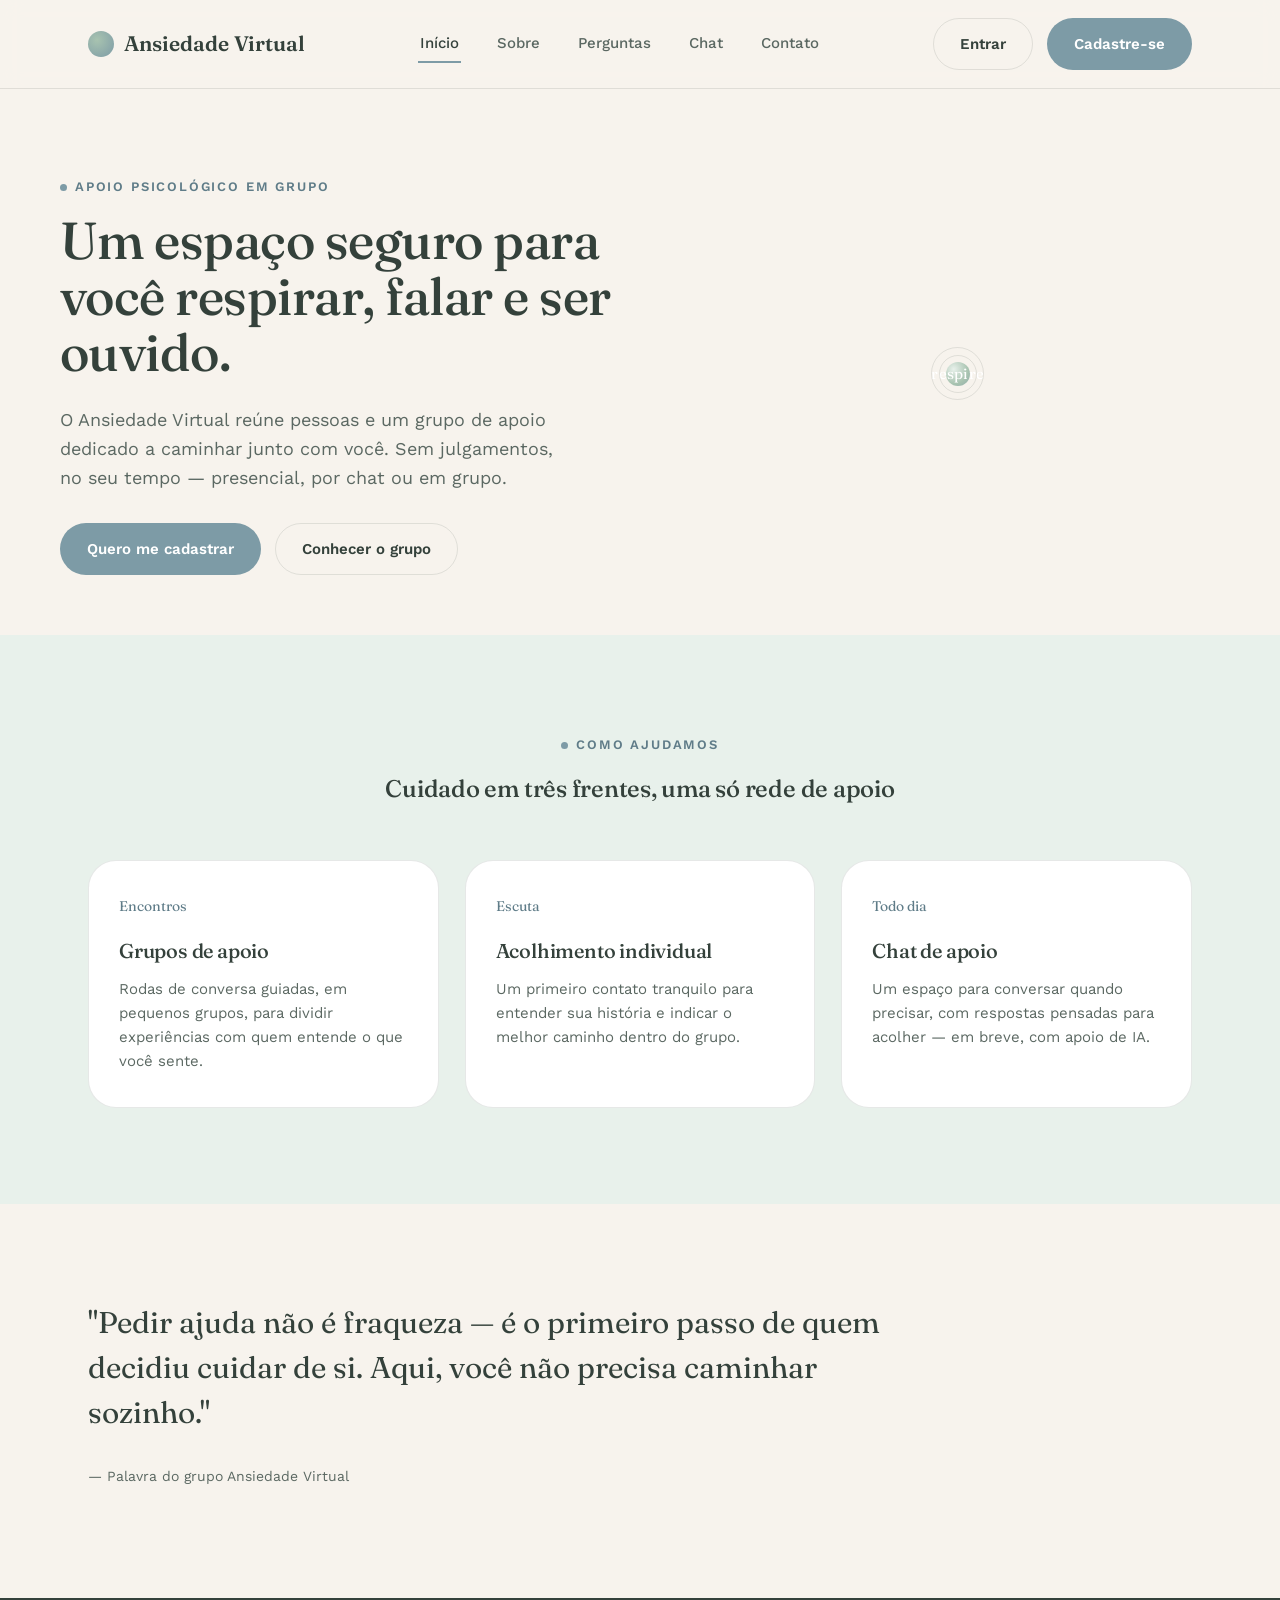
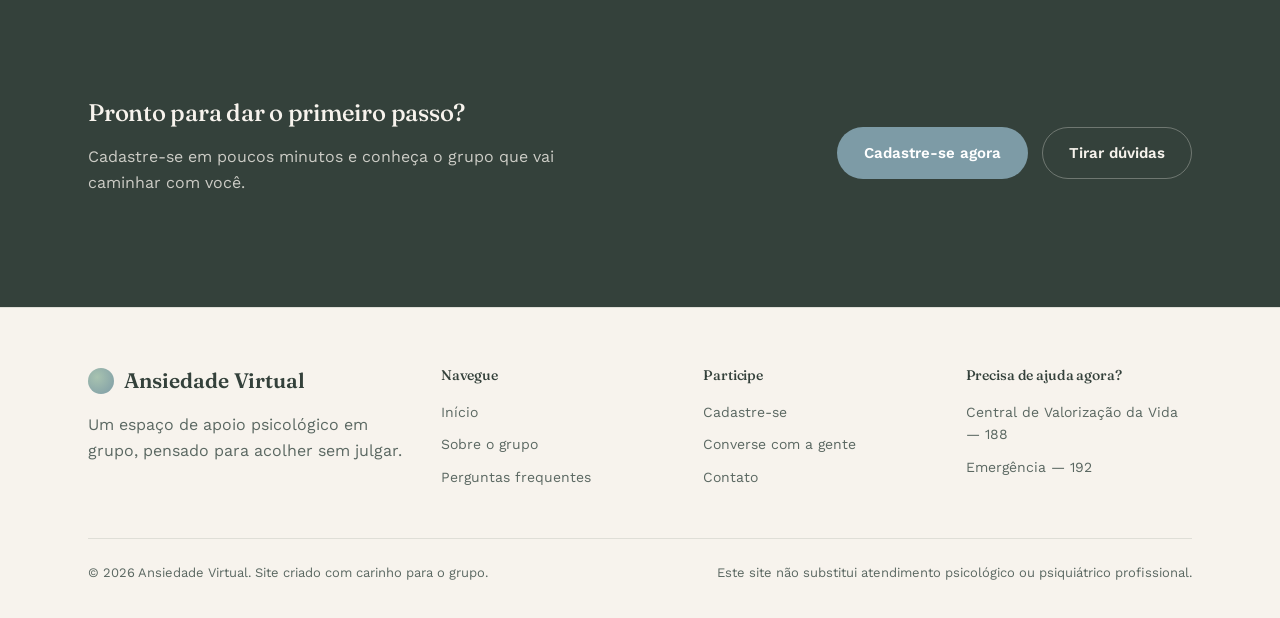
==== index.html @ 53702d47 "Add files via upload" ====
<?php require __DIR__ . '/api/sessao.php'; exigir_login(); ?>
<!DOCTYPE html>
<html lang="pt-BR">
<head>
<meta charset="UTF-8">
<meta name="viewport" content="width=device-width, initial-scale=1.0">
<title>Ansiedade Virtual — apoio psicológico em grupo</title>
<link rel="stylesheet" href="style.css">
</head>
<body>

<header class="site-header">
  <nav class="nav">
    <a href="index.html" class="brand"><span class="brand-mark"></span>Ansiedade Virtual</a>
    <button class="nav-toggle" aria-label="Abrir menu" aria-expanded="false"><span></span></button>
    <div class="nav-links">
      <a href="index.html">Início</a>
      <a href="sobre.html">Sobre</a>
      <a href="perguntas.html">Perguntas</a>
      <a href="chat.html">Chat</a>
      <a href="contato.html">Contato</a>
    </div>
    <div class="nav-actions">
      <a href="cadastro.html" class="btn btn-ghost">Entrar</a>
      <a href="cadastro.html" class="btn btn-primary">Cadastre-se</a>
    </div>
  </nav>
</header>

<main>

  <!-- HERO -->
  <section class="hero container">
    <div>
      <span class="eyebrow">Apoio psicológico em grupo</span>
      <h1>Um espaço seguro para você respirar, falar e ser ouvido.</h1>
      <p class="lede">O Ansiedade Virtual reúne pessoas e um grupo de apoio dedicado a caminhar junto com você. Sem julgamentos, no seu tempo — presencial, por chat ou em grupo.</p>
      <div class="hero-actions">
        <a href="cadastro.html" class="btn btn-primary">Quero me cadastrar</a>
        <a href="sobre.html" class="btn btn-ghost">Conhecer o grupo</a>
      </div>
    </div>
    <div class="breathe-wrap" aria-hidden="true">
      <div class="breathe-ring r1"></div>
      <div class="breathe-ring r2"></div>
      <div class="breathe-core"><span>respire</span></div>
    </div>
  </section>

  <!-- COMO AJUDAMOS -->
  <section class="section-alt">
    <div class="container">
      <div class="section-head center">
        <span class="eyebrow" style="justify-content:center;">Como ajudamos</span>
        <h2>Cuidado em três frentes, uma só rede de apoio</h2>
      </div>
      <div class="grid-3">
        <div class="card">
          <span class="num">Encontros</span>
          <h3>Grupos de apoio</h3>
          <p>Rodas de conversa guiadas, em pequenos grupos, para dividir experiências com quem entende o que você sente.</p>
        </div>
        <div class="card">
          <span class="num">Escuta</span>
          <h3>Acolhimento individual</h3>
          <p>Um primeiro contato tranquilo para entender sua história e indicar o melhor caminho dentro do grupo.</p>
        </div>
        <div class="card">
          <span class="num">Todo dia</span>
          <h3>Chat de apoio</h3>
          <p>Um espaço para conversar quando precisar, com respostas pensadas para acolher — em breve, com apoio de IA.</p>
        </div>
      </div>
    </div>
  </section>

  <!-- CITAÇÃO -->
  <section>
    <div class="container">
      <p class="quote">"Pedir ajuda não é fraqueza — é o primeiro passo de quem decidiu cuidar de si. Aqui, você não precisa caminhar sozinho."</p>
      <p class="quote-attr">— Palavra do grupo Ansiedade Virtual</p>
    </div>
  </section>

  <!-- CTA FINAL -->
  <section class="section-deep">
    <div class="container" style="display:flex; align-items:center; justify-content:space-between; flex-wrap:wrap; gap:24px;">
      <div style="max-width:520px;">
        <h2>Pronto para dar o primeiro passo?</h2>
        <p>Cadastre-se em poucos minutos e conheça o grupo que vai caminhar com você.</p>
      </div>
      <div style="display:flex; gap:14px; flex-wrap:wrap;">
        <a href="cadastro.html" class="btn btn-primary">Cadastre-se agora</a>
        <a href="perguntas.html" class="btn btn-ghost" style="border-color:rgba(247,243,237,0.3); color:var(--beige);">Tirar dúvidas</a>
      </div>
    </div>
  </section>

</main>

<footer>
  <div class="container">
    <div class="footer-grid">
      <div>
        <div class="brand" style="margin-bottom:14px;"><span class="brand-mark"></span>Ansiedade Virtual</div>
        <p style="max-width:32ch;">Um espaço de apoio psicológico em grupo, pensado para acolher sem julgar.</p>
      </div>
      <div>
        <h4>Navegue</h4>
        <a href="index.html">Início</a>
        <a href="sobre.html">Sobre o grupo</a>
        <a href="perguntas.html">Perguntas frequentes</a>
      </div>
      <div>
        <h4>Participe</h4>
        <a href="cadastro.html">Cadastre-se</a>
        <a href="chat.html">Converse com a gente</a>
        <a href="contato.html">Contato</a>
      </div>
      <div>
        <h4>Precisa de ajuda agora?</h4>
        <a href="contato.html">Central de Valorização da Vida — 188</a>
        <a href="contato.html">Emergência — 192</a>
      </div>
    </div>
    <div class="footer-bottom">
      <span>© 2026 Ansiedade Virtual. Site criado com carinho para o grupo.</span>
      <span>Este site não substitui atendimento psicológico ou psiquiátrico profissional.</span>
    </div>
  </div>
</footer>

<script src="auth.js"></script>
<script src="script.js"></script>
</body>
</html>
---- style.css ----
/* =========================================================
   Acolher — folha de estilos compartilhada
   Paleta: Calma e Acolhedora
   ========================================================= */

@import url('https://fonts.googleapis.com/css2?family=Fraunces:opsz,wght@9..144,300;9..144,400;9..144,500;9..144,600&family=Work+Sans:wght@300;400;500;600;700&display=swap');

:root{
  /* paleta da marca */
  --sage:        #A8C3B0;
  --sage-light:  #E8F1EB;
  --beige:       #F7F3ED;
  --blue-gray:   #7D9BA6;
  --text:        #34413B;

  /* derivados */
  --sage-deep:   #7E9C89;
  --blue-deep:   #5F7C88;
  --white:       #FFFFFF;
  --text-soft:   #5B6862;
  --line:        rgba(52,65,59,0.12);
  --shadow:      0 20px 45px -25px rgba(52,65,59,0.35);

  --font-display: 'Fraunces', 'Iowan Old Style', serif;
  --font-body:    'Work Sans', -apple-system, BlinkMacSystemFont, sans-serif;

  --radius-lg: 28px;
  --radius-md: 16px;
  --radius-sm: 10px;
}

*, *::before, *::after{ box-sizing:border-box; }
html{ scroll-behavior:smooth; }
body{
  margin:0;
  background:var(--beige);
  color:var(--text);
  font-family:var(--font-body);
  font-weight:400;
  line-height:1.6;
  -webkit-font-smoothing:antialiased;
}
img{ max-width:100%; display:block; }
a{ color:inherit; text-decoration:none; }
ul{ margin:0; padding:0; list-style:none; }
h1,h2,h3,h4{
  font-family:var(--font-display);
  font-weight:500;
  margin:0 0 0.5em;
  color:var(--text);
  letter-spacing:-0.01em;
}
p{ margin:0 0 1em; color:var(--text-soft); }
.container{
  width:100%;
  max-width:1160px;
  margin:0 auto;
  padding:0 28px;
}
section{ padding:96px 0; }
.eyebrow{
  display:inline-flex;
  align-items:center;
  gap:8px;
  font-size:13px;
  letter-spacing:0.14em;
  text-transform:uppercase;
  color:var(--blue-deep);
  font-weight:600;
  margin-bottom:14px;
}
.eyebrow::before{
  content:"";
  width:7px; height:7px;
  border-radius:50%;
  background:var(--blue-gray);
  display:inline-block;
}

/* focus visibility */
a:focus-visible, button:focus-visible, input:focus-visible, textarea:focus-visible, select:focus-visible{
  outline:2px solid var(--blue-gray);
  outline-offset:3px;
}
@media (prefers-reduced-motion: reduce){
  *{ animation-duration:0.001ms !important; animation-iteration-count:1 !important; transition-duration:0.001ms !important; scroll-behavior:auto !important; }
}

/* =========== Header / navegação =========== */
.site-header{
  position:sticky; top:0; z-index:50;
  background:rgba(247,243,237,0.88);
  backdrop-filter:blur(10px);
  border-bottom:1px solid var(--line);
}
.nav{
  display:flex; align-items:center; justify-content:space-between;
  padding:18px 28px;
  max-width:1160px; margin:0 auto;
}
.brand{
  display:flex; align-items:center; gap:10px;
  font-family:var(--font-display);
  font-size:21px; font-weight:600; color:var(--text);
}
.brand-mark{
  width:26px; height:26px; border-radius:50%;
  background:radial-gradient(circle at 35% 35%, var(--sage) 0%, var(--blue-gray) 100%);
  flex-shrink:0;
}
.nav-links{
  display:flex; align-items:center; gap:34px;
}
.nav-links a{
  font-size:15px; font-weight:500; color:var(--text-soft);
  padding:6px 2px; border-bottom:2px solid transparent;
  transition:color .2s ease, border-color .2s ease;
}
.nav-links a:hover, .nav-links a.active{
  color:var(--text); border-color:var(--blue-gray);
}
.nav-actions{ display:flex; align-items:center; gap:14px; }
.nav-toggle{
  display:none; background:none; border:none; cursor:pointer;
  width:40px; height:40px; border-radius:50%;
  align-items:center; justify-content:center;
}
.nav-toggle span, .nav-toggle span::before, .nav-toggle span::after{
  content:""; display:block; width:20px; height:2px; background:var(--text);
  position:relative; transition:transform .2s ease, opacity .2s ease;
}
.nav-toggle span::before{ position:absolute; top:-6px; }
.nav-toggle span::after{ position:absolute; top:6px; }

/* =========== Botões =========== */
.btn{
  display:inline-flex; align-items:center; justify-content:center; gap:8px;
  font-family:var(--font-body); font-weight:600; font-size:15px;
  padding:13px 26px; border-radius:100px;
  border:1px solid transparent; cursor:pointer;
  transition:transform .18s ease, box-shadow .18s ease, background .18s ease, color .18s ease, border-color .18s ease;
  white-space:nowrap;
}
.btn:hover{ transform:translateY(-1px); }
.btn-primary{ background:var(--blue-gray); color:var(--white); }
.btn-primary:hover{ background:var(--blue-deep); box-shadow:var(--shadow); }
.btn-ghost{ background:transparent; color:var(--text); border-color:var(--line); }
.btn-ghost:hover{ border-color:var(--blue-gray); color:var(--blue-deep); }
.btn-soft{ background:var(--sage-light); color:var(--text); }
.btn-soft:hover{ background:var(--sage); }
.btn-block{ width:100%; }
.btn[disabled]{ opacity:0.55; cursor:not-allowed; transform:none; }

/* =========== Hero (respiração) =========== */
.hero{
  padding:84px 0 60px;
  display:grid; grid-template-columns:1.05fr 0.95fr; gap:56px; align-items:center;
}
.hero h1{ font-size:clamp(34px,4.4vw,52px); line-height:1.08; }
.hero .lede{ font-size:18px; max-width:46ch; }
.hero-actions{ display:flex; gap:14px; margin-top:30px; flex-wrap:wrap; }

.breathe-wrap{
  position:relative; aspect-ratio:1/1; max-width:420px; margin:0 auto;
  display:flex; align-items:center; justify-content:center;
}
.breathe-ring{
  position:absolute; border-radius:50%; border:1px solid var(--line);
}
.breathe-ring.r1{ inset:0; }
.breathe-ring.r2{ inset:14%; }
.breathe-core{
  width:46%; height:46%; border-radius:50%;
  background:radial-gradient(circle at 32% 30%, var(--sage-light), var(--sage) 62%, var(--blue-gray) 130%);
  box-shadow:0 25px 60px -20px rgba(125,155,166,0.55);
  animation:breathe 8s ease-in-out infinite;
  display:flex; align-items:center; justify-content:center;
  text-align:center;
}
.breathe-core span{
  font-family:var(--font-display); font-size:15px; color:var(--white);
  letter-spacing:0.02em;
}
@keyframes breathe{
  0%, 100%{ transform:scale(0.82); }
  45%{ transform:scale(1); }
  55%{ transform:scale(1); }
}

/* =========== Cards / grade =========== */
.section-head{ max-width:640px; margin-bottom:52px; }
.section-head.center{ margin-left:auto; margin-right:auto; text-align:center; }
.grid-3{ display:grid; grid-template-columns:repeat(3,1fr); gap:26px; }
.grid-2{ display:grid; grid-template-columns:repeat(2,1fr); gap:26px; }
.card{
  background:var(--white);
  border:1px solid var(--line);
  border-radius:var(--radius-lg);
  padding:34px 30px;
}
.card .num{
  font-family:var(--font-display); font-size:14px; color:var(--blue-deep);
  margin-bottom:18px; display:block;
}
.card h3{ font-size:20px; margin-bottom:10px; }
.card p{ font-size:15px; margin-bottom:0; }

.section-alt{ background:var(--sage-light); }
.section-deep{ background:var(--text); color:var(--beige); }
.section-deep h2, .section-deep h3{ color:var(--beige); }
.section-deep p{ color:rgba(247,243,237,0.78); }

/* citação */
.quote{
  font-family:var(--font-display); font-size:clamp(22px,2.6vw,30px);
  line-height:1.5; max-width:820px; color:var(--text);
}
.quote-attr{ margin-top:22px; font-family:var(--font-body); font-size:14px; color:var(--text-soft); }

/* =========== Formulários =========== */
.form-shell{
  max-width:480px; margin:0 auto;
  background:var(--white); border:1px solid var(--line);
  border-radius:var(--radius-lg); padding:44px 40px;
  box-shadow:var(--shadow);
}
.field{ margin-bottom:20px; }
.field label{
  display:block; font-size:13px; font-weight:600; margin-bottom:7px; color:var(--text);
}
.field .hint{ font-size:12px; color:var(--text-soft); margin-top:6px; }
input[type="text"], input[type="email"], input[type="password"], input[type="tel"], textarea, select{
  width:100%; padding:13px 15px; border-radius:var(--radius-sm);
  border:1px solid var(--line); background:var(--beige);
  font-family:var(--font-body); font-size:15px; color:var(--text);
  transition:border-color .18s ease, background .18s ease;
}
input:focus, textarea:focus, select:focus{ background:var(--white); border-color:var(--blue-gray); }
textarea{ resize:vertical; min-height:110px; }
.checkbox-row{ display:flex; align-items:flex-start; gap:10px; font-size:13px; color:var(--text-soft); }
.checkbox-row input{ margin-top:3px; }
.form-foot{ text-align:center; font-size:14px; color:var(--text-soft); margin-top:22px; }
.form-note{
  display:flex; gap:10px; align-items:flex-start;
  background:var(--sage-light); border-radius:var(--radius-md);
  padding:14px 16px; font-size:13px; color:var(--text); margin-bottom:24px;
}

/* =========== FAQ =========== */
.faq-item{
  border-bottom:1px solid var(--line);
}
.faq-q{
  width:100%; display:flex; align-items:center; justify-content:space-between; gap:20px;
  background:none; border:none; text-align:left; cursor:pointer;
  padding:24px 4px; font-family:var(--font-display); font-size:18px; color:var(--text);
}
.faq-icon{
  flex-shrink:0; width:26px; height:26px; border-radius:50%;
  border:1px solid var(--line); position:relative;
  transition:transform .25s ease, background .25s ease;
}
.faq-icon::before, .faq-icon::after{
  content:""; position:absolute; background:var(--blue-deep);
  top:50%; left:50%; transform:translate(-50%,-50%);
}
.faq-icon::before{ width:10px; height:1.6px; }
.faq-icon::after{ width:1.6px; height:10px; transition:opacity .2s ease; }
.faq-item.open .faq-icon{ background:var(--sage-light); transform:rotate(180deg); }
.faq-item.open .faq-icon::after{ opacity:0; }
.faq-a{
  max-height:0; overflow:hidden; transition:max-height .28s ease;
}
.faq-a p{ padding:0 4px 24px; font-size:15px; max-width:70ch; }
.faq-tag{
  display:inline-block; font-size:12px; font-weight:600; letter-spacing:.06em;
  text-transform:uppercase; color:var(--blue-deep); background:var(--sage-light);
  padding:4px 10px; border-radius:100px; margin-right:10px;
}

/* =========== Chat =========== */
.chat-shell{
  max-width:760px; margin:0 auto;
  background:var(--white); border:1px solid var(--line);
  border-radius:var(--radius-lg); overflow:hidden; box-shadow:var(--shadow);
}
.chat-top{
  display:flex; align-items:center; justify-content:space-between; gap:14px;
  padding:20px 26px; border-bottom:1px solid var(--line); background:var(--sage-light);
}
.chat-who{ display:flex; align-items:center; gap:12px; }
.chat-avatar{
  width:38px; height:38px; border-radius:50%;
  background:radial-gradient(circle at 35% 35%, var(--sage) 0%, var(--blue-gray) 100%);
}
.chat-status{ font-size:12px; color:var(--text-soft); }
.chat-badge{
  font-size:11px; font-weight:700; letter-spacing:.05em; text-transform:uppercase;
  background:var(--white); border:1px solid var(--line); color:var(--blue-deep);
  padding:5px 10px; border-radius:100px;
}
.chat-log{
  height:420px; overflow-y:auto; padding:26px; display:flex; flex-direction:column; gap:14px;
  background:
    radial-gradient(circle at 15% 20%, rgba(168,195,176,0.16), transparent 40%),
    radial-gradient(circle at 85% 75%, rgba(125,155,166,0.14), transparent 45%);
}
.msg{ max-width:78%; padding:12px 16px; border-radius:18px; font-size:14.5px; line-height:1.5; }
.msg.bot{ align-self:flex-start; background:var(--sage-light); color:var(--text); border-bottom-left-radius:4px; }
.msg.user{ align-self:flex-end; background:var(--blue-gray); color:var(--white); border-bottom-right-radius:4px; }
.msg.system{
  align-self:center; background:transparent; color:var(--text-soft);
  font-size:12px; text-align:center; max-width:90%;
}
.chat-input-row{
  display:flex; gap:10px; padding:18px 22px; border-top:1px solid var(--line);
}
.chat-input-row input{ flex:1; }
.chat-disclaimer{
  font-size:12px; color:var(--text-soft); text-align:center; padding:0 22px 18px;
}

/* =========== Contato / recursos de crise =========== */
.crisis-box{
  border:1px solid var(--line); background:var(--white);
  border-radius:var(--radius-lg); padding:30px 32px;
}
.crisis-box h3{ font-size:18px; }
.crisis-list{ display:flex; flex-direction:column; gap:14px; margin-top:16px; }
.crisis-list li{ display:flex; align-items:baseline; gap:12px; font-size:14.5px; }
.crisis-num{ font-family:var(--font-display); font-size:20px; color:var(--blue-deep); min-width:90px; }

/* =========== Rodapé =========== */
footer{ border-top:1px solid var(--line); padding:56px 0 34px; }
.footer-grid{
  display:grid; grid-template-columns:1.4fr 1fr 1fr 1fr; gap:36px; margin-bottom:40px;
}
.footer-grid h4{ font-size:14px; margin-bottom:14px; }
.footer-grid a{ display:block; font-size:14px; color:var(--text-soft); margin-bottom:10px; }
.footer-grid a:hover{ color:var(--blue-deep); }
.footer-bottom{
  display:flex; justify-content:space-between; align-items:center; flex-wrap:wrap; gap:12px;
  border-top:1px solid var(--line); padding-top:24px; font-size:13px; color:var(--text-soft);
}

/* =========== Página interna (título) =========== */
.page-hero{ padding:68px 0 40px; }
.page-hero h1{ font-size:clamp(30px,4vw,44px); max-width:18ch; }
.page-hero p{ font-size:17px; max-width:56ch; }

/* =========== Responsivo =========== */
@media (max-width: 900px){
  .hero{ grid-template-columns:1fr; }
  .breathe-wrap{ order:-1; max-width:280px; }
  .grid-3, .grid-2{ grid-template-columns:1fr; }
  .footer-grid{ grid-template-columns:1fr 1fr; }
}
@media (max-width: 720px){
  .nav-links{
    position:absolute; top:100%; left:0; right:0;
    background:var(--beige); border-bottom:1px solid var(--line);
    flex-direction:column; align-items:flex-start; gap:2px; padding:10px 28px 20px;
    display:none;
  }
  .nav-links.open{ display:flex; }
  .nav-links a{ width:100%; padding:12px 0; border-bottom:1px solid var(--line); }
  .nav-toggle{ display:flex; }
  .nav-actions .btn-ghost{ display:none; }
  section{ padding:64px 0; }
  .form-shell{ padding:32px 24px; }
  .footer-grid{ grid-template-columns:1fr; }
}
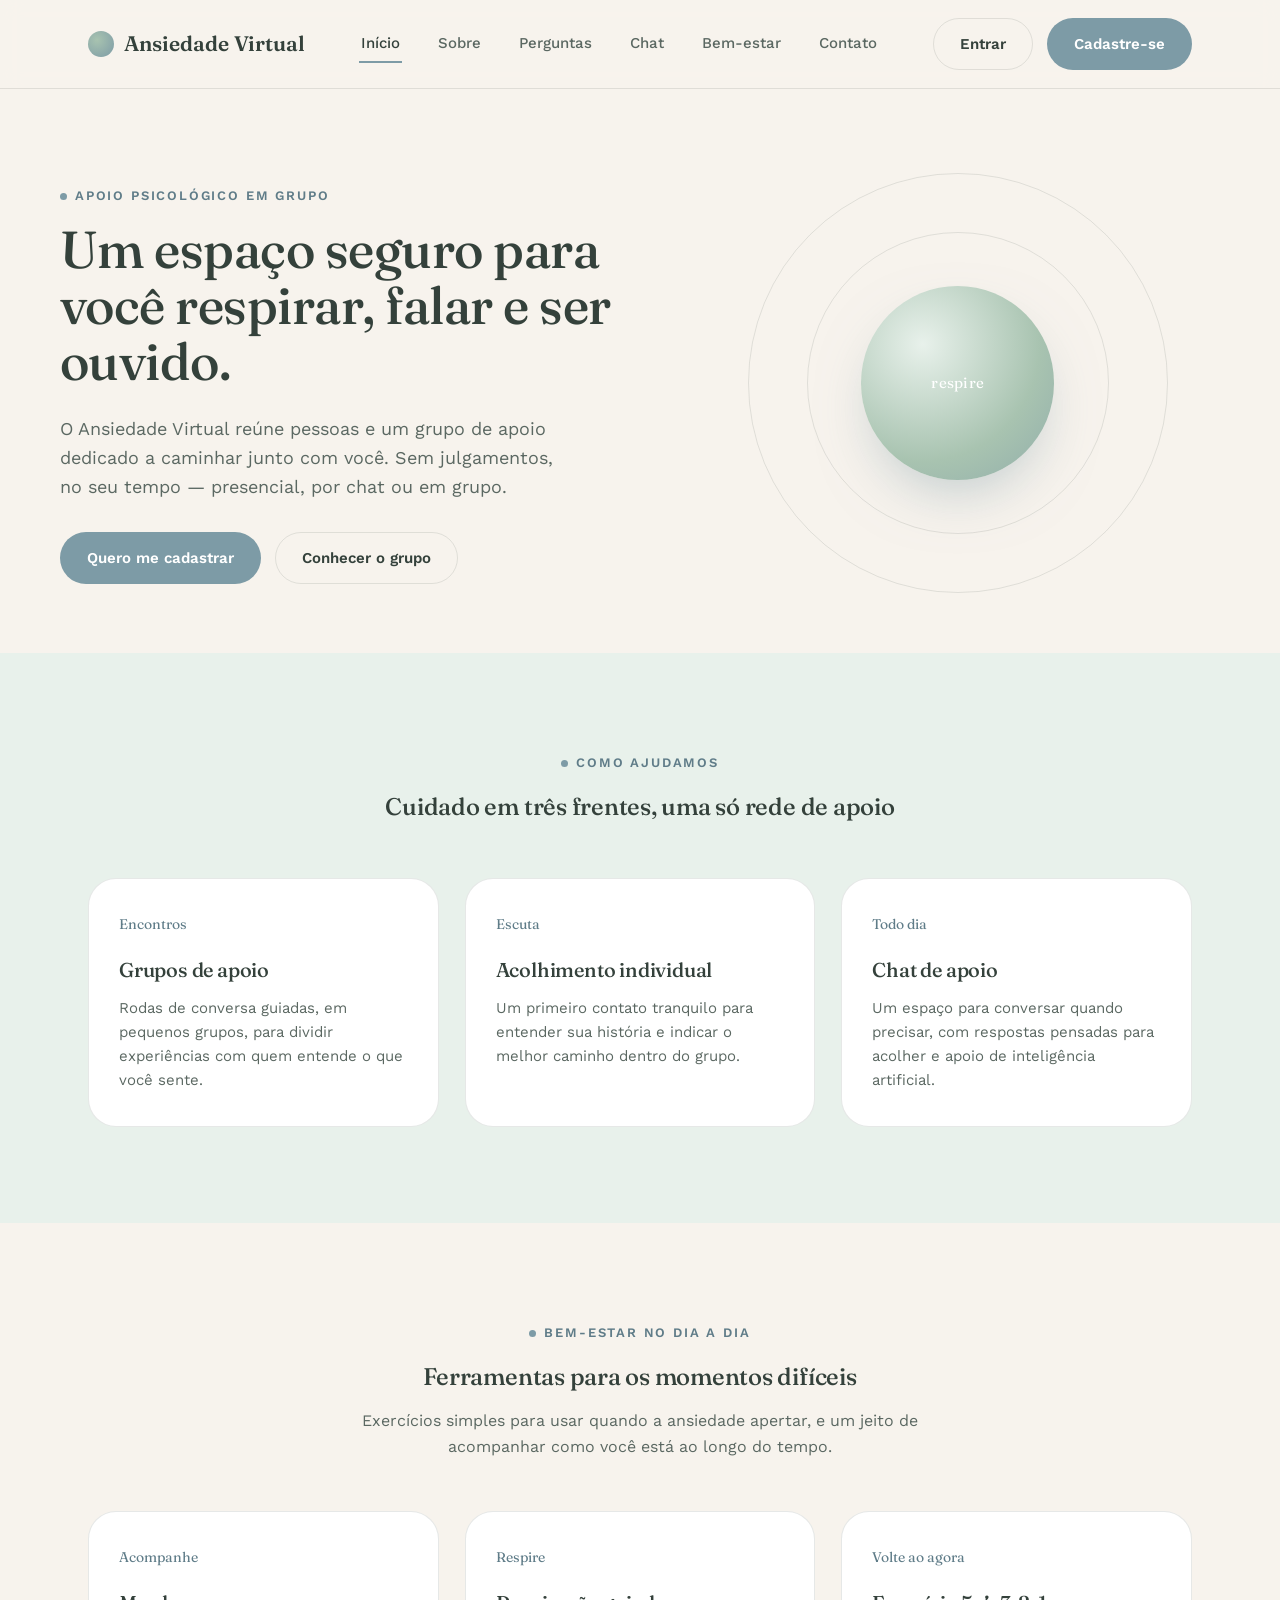
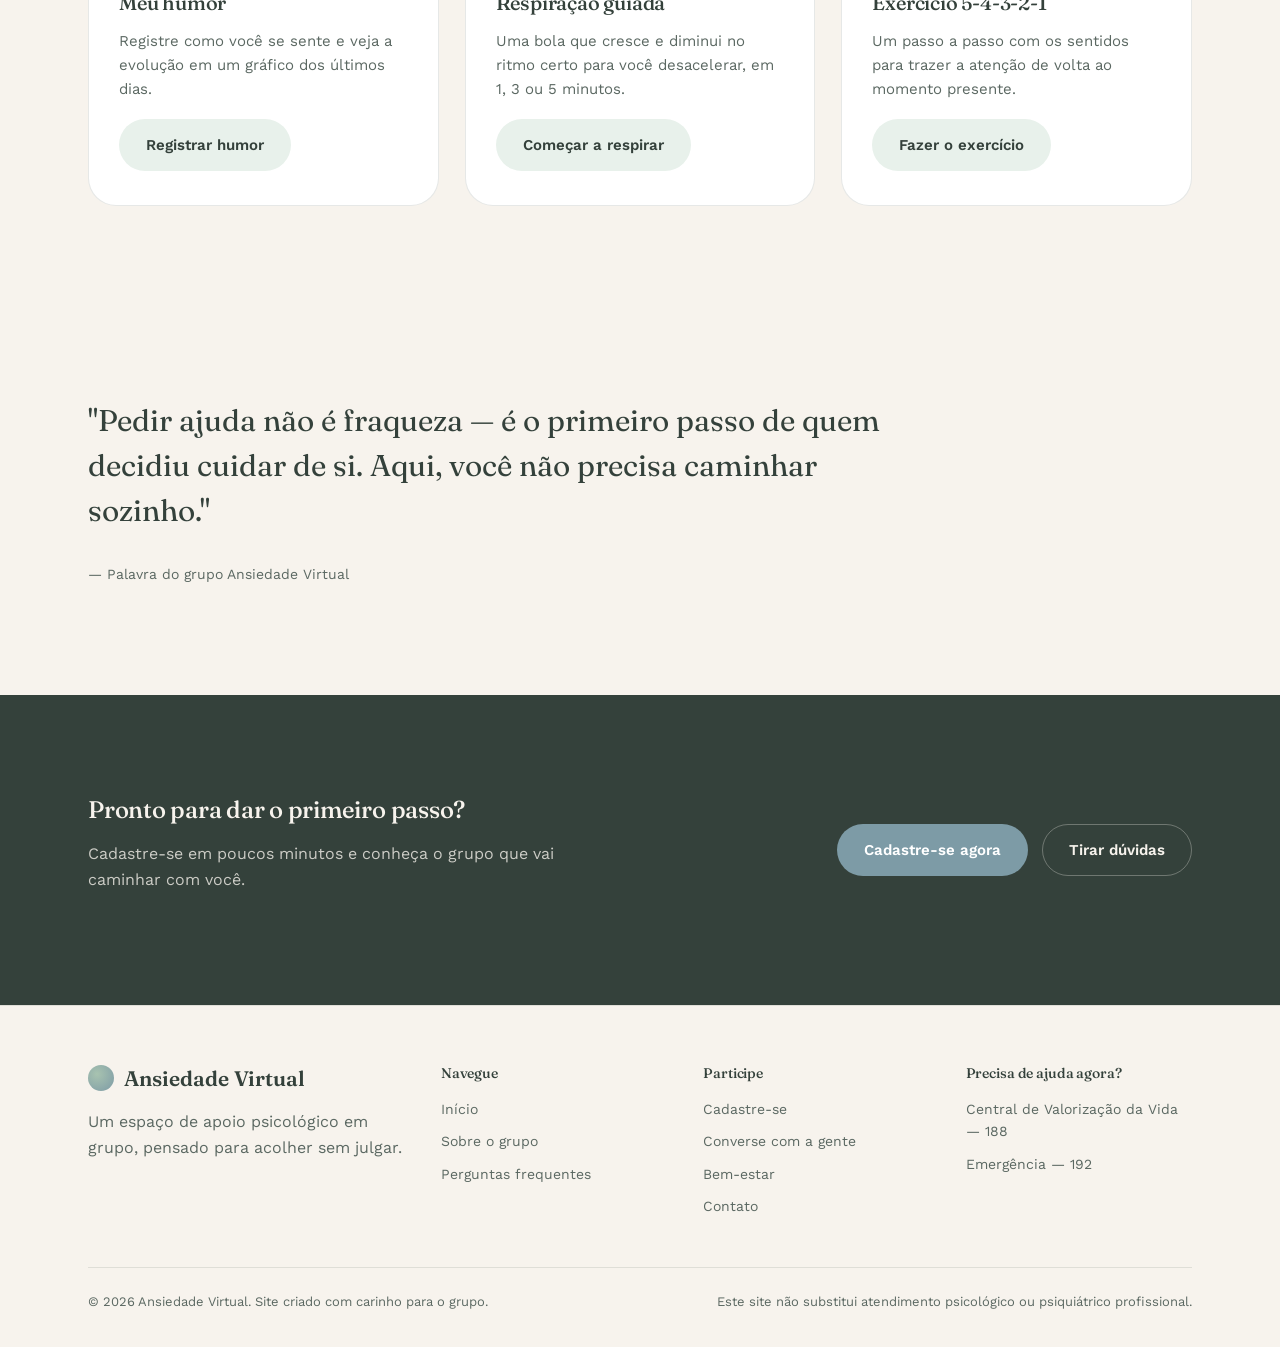
==== commit f3e99c6d: "Add files via upload" ====
--- a/index.html
+++ b/index.html
@@ -17,7 +17,8 @@
       <a href="index.html">Início</a>
       <a href="sobre.html">Sobre</a>
       <a href="perguntas.html">Perguntas</a>
-      <a href="chat.html">Chat</a>
+      <a href="chat.php">Chat</a>
+      <a href="bem-estar.html">Bem-estar</a>
       <a href="contato.html">Contato</a>
     </div>
     <div class="nav-actions">
@@ -68,7 +69,38 @@
         <div class="card">
           <span class="num">Todo dia</span>
           <h3>Chat de apoio</h3>
-          <p>Um espaço para conversar quando precisar, com respostas pensadas para acolher — em breve, com apoio de IA.</p>
+          <p>Um espaço para conversar quando precisar, com respostas pensadas para acolher e apoio de inteligência artificial.</p>
+        </div>
+      </div>
+    </div>
+  </section>
+
+  <!-- FERRAMENTAS -->
+  <section>
+    <div class="container">
+      <div class="section-head center">
+        <span class="eyebrow" style="justify-content:center;">Bem-estar no dia a dia</span>
+        <h2>Ferramentas para os momentos difíceis</h2>
+        <p>Exercícios simples para usar quando a ansiedade apertar, e um jeito de acompanhar como você está ao longo do tempo.</p>
+      </div>
+      <div class="grid-3">
+        <div class="card">
+          <span class="num">Acompanhe</span>
+          <h3>Meu humor</h3>
+          <p>Registre como você se sente e veja a evolução em um gráfico dos últimos dias.</p>
+          <a href="humor.php" class="btn btn-soft" style="margin-top:18px;">Registrar humor</a>
+        </div>
+        <div class="card">
+          <span class="num">Respire</span>
+          <h3>Respiração guiada</h3>
+          <p>Uma bola que cresce e diminui no ritmo certo para você desacelerar, em 1, 3 ou 5 minutos.</p>
+          <a href="respiracao.html" class="btn btn-soft" style="margin-top:18px;">Começar a respirar</a>
+        </div>
+        <div class="card">
+          <span class="num">Volte ao agora</span>
+          <h3>Exercício 5-4-3-2-1</h3>
+          <p>Um passo a passo com os sentidos para trazer a atenção de volta ao momento presente.</p>
+          <a href="aterramento.html" class="btn btn-soft" style="margin-top:18px;">Fazer o exercício</a>
         </div>
       </div>
     </div>
@@ -114,7 +146,8 @@
       <div>
         <h4>Participe</h4>
         <a href="cadastro.html">Cadastre-se</a>
-        <a href="chat.html">Converse com a gente</a>
+        <a href="chat.php">Converse com a gente</a>
+        <a href="bem-estar.html">Bem-estar</a>
         <a href="contato.html">Contato</a>
       </div>
       <div>
--- a/style.css
+++ b/style.css
@@ -161,7 +161,7 @@
 .hero-actions{ display:flex; gap:14px; margin-top:30px; flex-wrap:wrap; }
 
 .breathe-wrap{
-  position:relative; aspect-ratio:1/1; max-width:420px; margin:0 auto;
+  position:relative; aspect-ratio:1/1; width:100%; max-width:420px; margin:0 auto;
   display:flex; align-items:center; justify-content:center;
 }
 .breathe-ring{
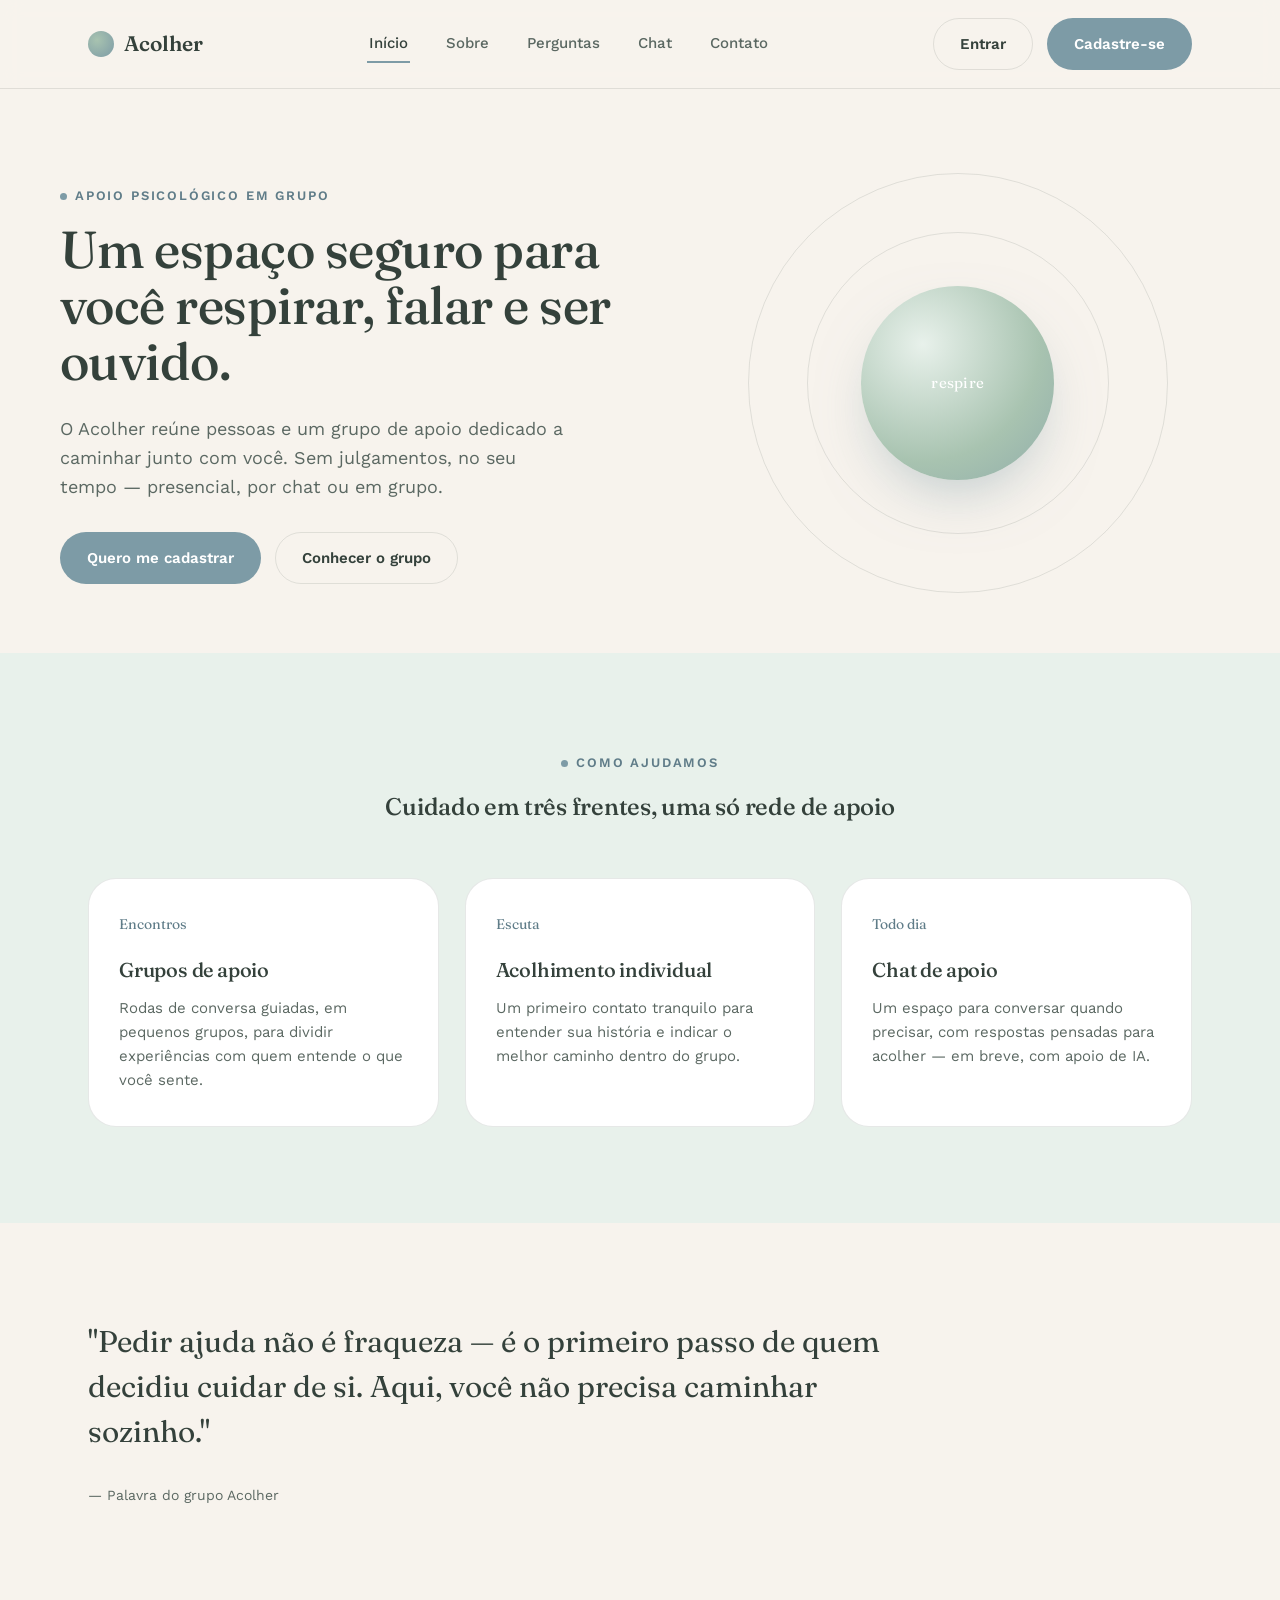
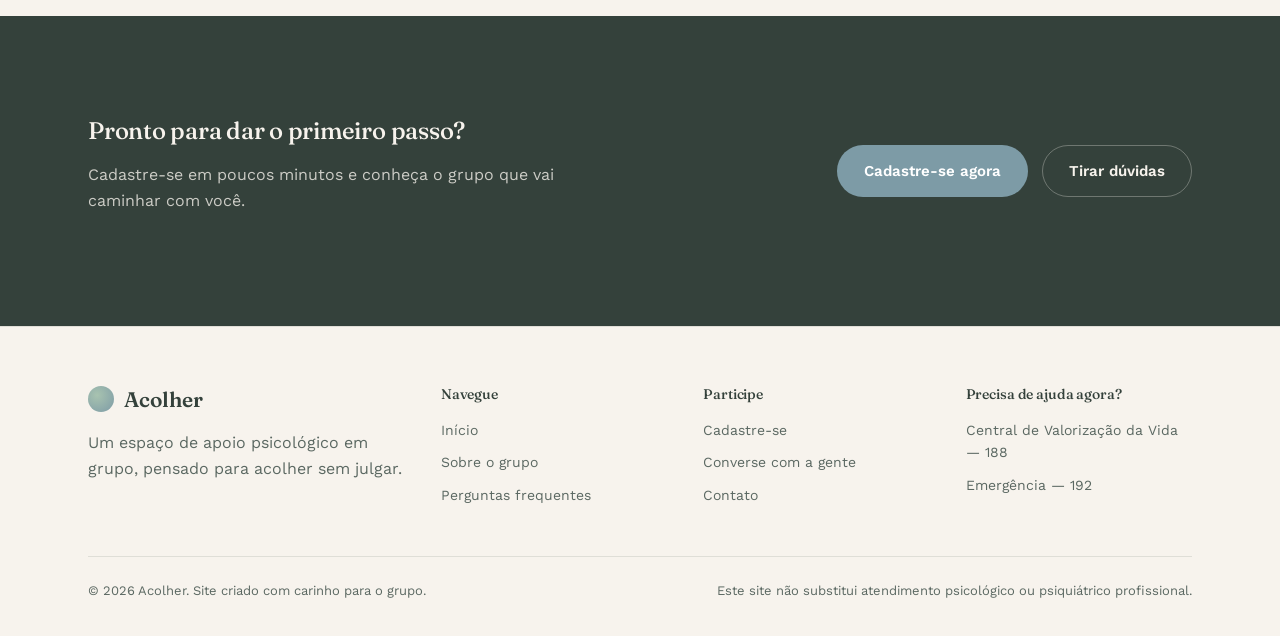
==== commit 5cde8bc4: "Add files via upload" ====
--- a/index.html
+++ b/index.html
@@ -1,24 +1,22 @@
-<?php require __DIR__ . '/api/sessao.php'; exigir_login(); ?>
 <!DOCTYPE html>
 <html lang="pt-BR">
 <head>
 <meta charset="UTF-8">
 <meta name="viewport" content="width=device-width, initial-scale=1.0">
-<title>Ansiedade Virtual — apoio psicológico em grupo</title>
+<title>Acolher — apoio psicológico em grupo</title>
 <link rel="stylesheet" href="style.css">
 </head>
 <body>
 
 <header class="site-header">
   <nav class="nav">
-    <a href="index.html" class="brand"><span class="brand-mark"></span>Ansiedade Virtual</a>
+    <a href="index.html" class="brand"><span class="brand-mark"></span>Acolher</a>
     <button class="nav-toggle" aria-label="Abrir menu" aria-expanded="false"><span></span></button>
     <div class="nav-links">
       <a href="index.html">Início</a>
       <a href="sobre.html">Sobre</a>
       <a href="perguntas.html">Perguntas</a>
-      <a href="chat.php">Chat</a>
-      <a href="bem-estar.html">Bem-estar</a>
+      <a href="chat.html">Chat</a>
       <a href="contato.html">Contato</a>
     </div>
     <div class="nav-actions">
@@ -35,7 +33,7 @@
     <div>
       <span class="eyebrow">Apoio psicológico em grupo</span>
       <h1>Um espaço seguro para você respirar, falar e ser ouvido.</h1>
-      <p class="lede">O Ansiedade Virtual reúne pessoas e um grupo de apoio dedicado a caminhar junto com você. Sem julgamentos, no seu tempo — presencial, por chat ou em grupo.</p>
+      <p class="lede">O Acolher reúne pessoas e um grupo de apoio dedicado a caminhar junto com você. Sem julgamentos, no seu tempo — presencial, por chat ou em grupo.</p>
       <div class="hero-actions">
         <a href="cadastro.html" class="btn btn-primary">Quero me cadastrar</a>
         <a href="sobre.html" class="btn btn-ghost">Conhecer o grupo</a>
@@ -69,38 +67,7 @@
         <div class="card">
           <span class="num">Todo dia</span>
           <h3>Chat de apoio</h3>
-          <p>Um espaço para conversar quando precisar, com respostas pensadas para acolher e apoio de inteligência artificial.</p>
-        </div>
-      </div>
-    </div>
-  </section>
-
-  <!-- FERRAMENTAS -->
-  <section>
-    <div class="container">
-      <div class="section-head center">
-        <span class="eyebrow" style="justify-content:center;">Bem-estar no dia a dia</span>
-        <h2>Ferramentas para os momentos difíceis</h2>
-        <p>Exercícios simples para usar quando a ansiedade apertar, e um jeito de acompanhar como você está ao longo do tempo.</p>
-      </div>
-      <div class="grid-3">
-        <div class="card">
-          <span class="num">Acompanhe</span>
-          <h3>Meu humor</h3>
-          <p>Registre como você se sente e veja a evolução em um gráfico dos últimos dias.</p>
-          <a href="humor.php" class="btn btn-soft" style="margin-top:18px;">Registrar humor</a>
-        </div>
-        <div class="card">
-          <span class="num">Respire</span>
-          <h3>Respiração guiada</h3>
-          <p>Uma bola que cresce e diminui no ritmo certo para você desacelerar, em 1, 3 ou 5 minutos.</p>
-          <a href="respiracao.html" class="btn btn-soft" style="margin-top:18px;">Começar a respirar</a>
-        </div>
-        <div class="card">
-          <span class="num">Volte ao agora</span>
-          <h3>Exercício 5-4-3-2-1</h3>
-          <p>Um passo a passo com os sentidos para trazer a atenção de volta ao momento presente.</p>
-          <a href="aterramento.html" class="btn btn-soft" style="margin-top:18px;">Fazer o exercício</a>
+          <p>Um espaço para conversar quando precisar, com respostas pensadas para acolher — em breve, com apoio de IA.</p>
         </div>
       </div>
     </div>
@@ -110,7 +77,7 @@
   <section>
     <div class="container">
       <p class="quote">"Pedir ajuda não é fraqueza — é o primeiro passo de quem decidiu cuidar de si. Aqui, você não precisa caminhar sozinho."</p>
-      <p class="quote-attr">— Palavra do grupo Ansiedade Virtual</p>
+      <p class="quote-attr">— Palavra do grupo Acolher</p>
     </div>
   </section>
 
@@ -134,7 +101,7 @@
   <div class="container">
     <div class="footer-grid">
       <div>
-        <div class="brand" style="margin-bottom:14px;"><span class="brand-mark"></span>Ansiedade Virtual</div>
+        <div class="brand" style="margin-bottom:14px;"><span class="brand-mark"></span>Acolher</div>
         <p style="max-width:32ch;">Um espaço de apoio psicológico em grupo, pensado para acolher sem julgar.</p>
       </div>
       <div>
@@ -146,8 +113,7 @@
       <div>
         <h4>Participe</h4>
         <a href="cadastro.html">Cadastre-se</a>
-        <a href="chat.php">Converse com a gente</a>
-        <a href="bem-estar.html">Bem-estar</a>
+        <a href="chat.html">Converse com a gente</a>
         <a href="contato.html">Contato</a>
       </div>
       <div>
@@ -157,13 +123,12 @@
       </div>
     </div>
     <div class="footer-bottom">
-      <span>© 2026 Ansiedade Virtual. Site criado com carinho para o grupo.</span>
+      <span>© 2026 Acolher. Site criado com carinho para o grupo.</span>
       <span>Este site não substitui atendimento psicológico ou psiquiátrico profissional.</span>
     </div>
   </div>
 </footer>
 
-<script src="auth.js"></script>
 <script src="script.js"></script>
 </body>
 </html>
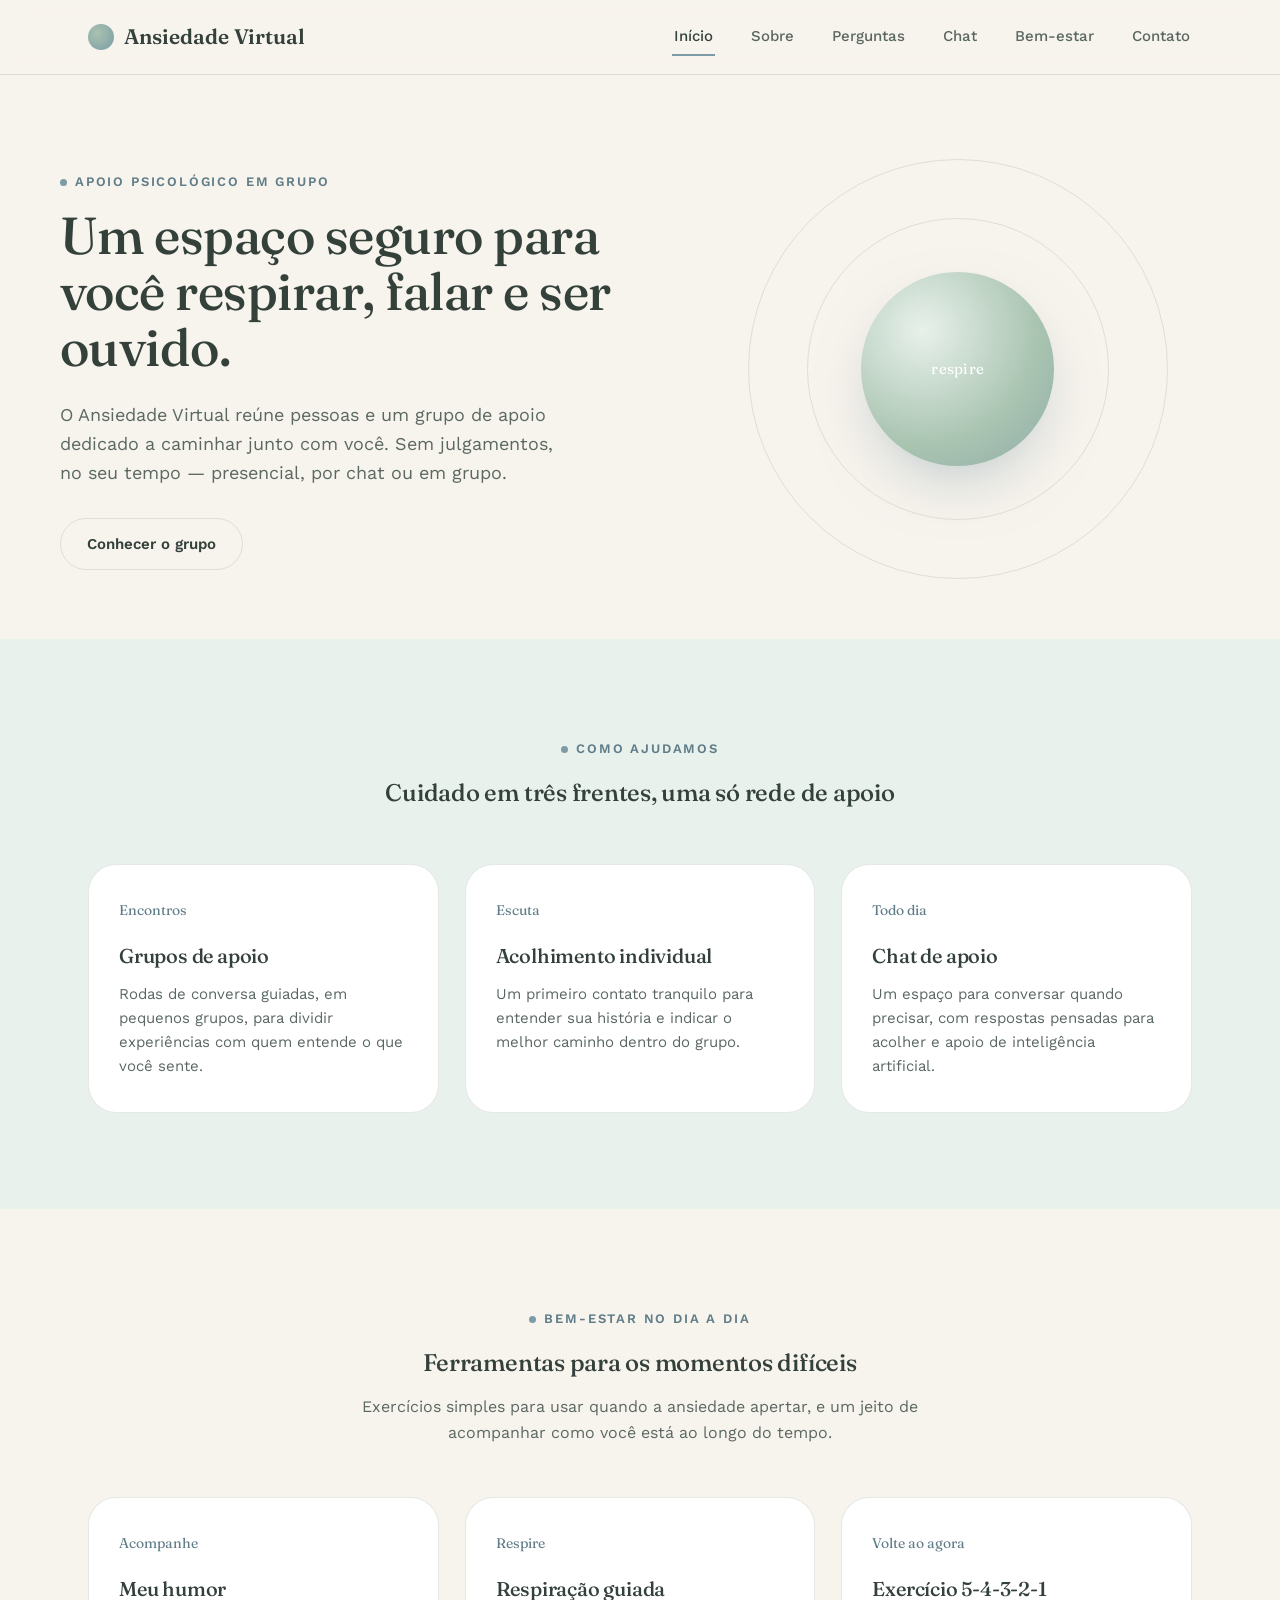
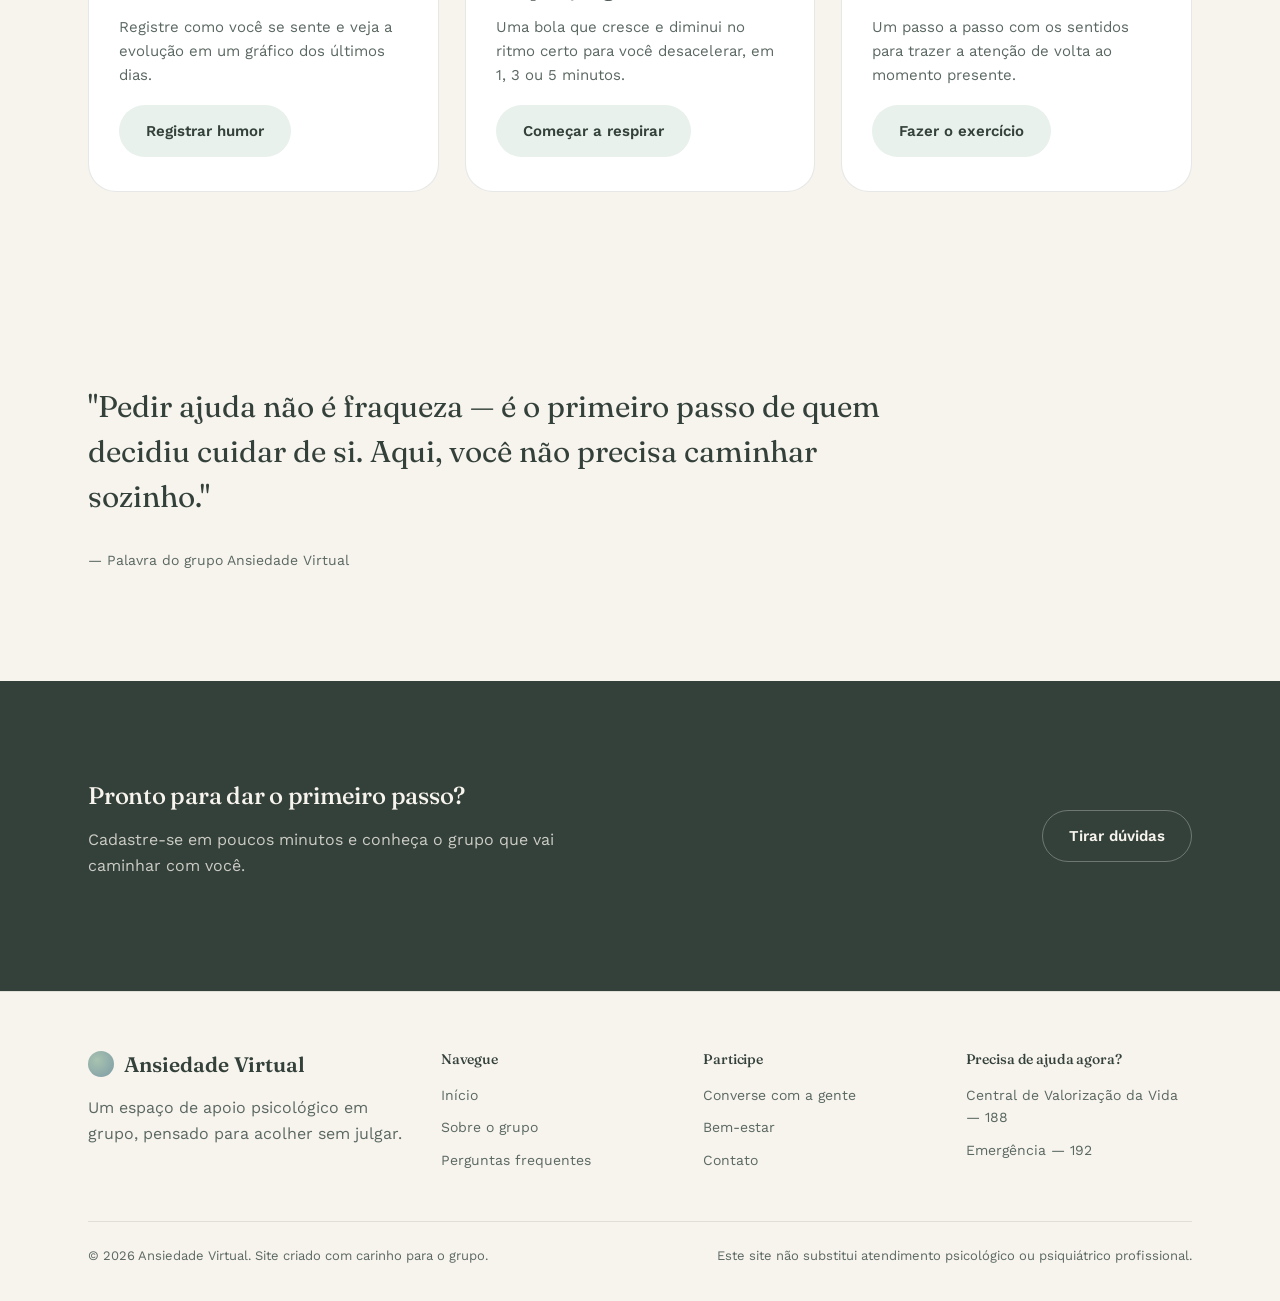
==== commit fe04e43b: "Update index.html" ====
--- a/index.html
+++ b/index.html
@@ -1,27 +1,25 @@
+<?php require __DIR__ . '/api/sessao.php'; exigir_login(); ?>
 <!DOCTYPE html>
 <html lang="pt-BR">
 <head>
 <meta charset="UTF-8">
 <meta name="viewport" content="width=device-width, initial-scale=1.0">
-<title>Acolher — apoio psicológico em grupo</title>
+<title>Ansiedade Virtual — apoio psicológico em grupo</title>
 <link rel="stylesheet" href="style.css">
 </head>
 <body>
 
 <header class="site-header">
   <nav class="nav">
-    <a href="index.html" class="brand"><span class="brand-mark"></span>Acolher</a>
+    <a href="index.html" class="brand"><span class="brand-mark"></span>Ansiedade Virtual</a>
     <button class="nav-toggle" aria-label="Abrir menu" aria-expanded="false"><span></span></button>
     <div class="nav-links">
       <a href="index.html">Início</a>
       <a href="sobre.html">Sobre</a>
       <a href="perguntas.html">Perguntas</a>
-      <a href="chat.html">Chat</a>
+      <a href="chat.php">Chat</a>
+      <a href="bem-estar.html">Bem-estar</a>
       <a href="contato.html">Contato</a>
-    </div>
-    <div class="nav-actions">
-      <a href="cadastro.html" class="btn btn-ghost">Entrar</a>
-      <a href="cadastro.html" class="btn btn-primary">Cadastre-se</a>
     </div>
   </nav>
 </header>
@@ -33,9 +31,8 @@
     <div>
       <span class="eyebrow">Apoio psicológico em grupo</span>
       <h1>Um espaço seguro para você respirar, falar e ser ouvido.</h1>
-      <p class="lede">O Acolher reúne pessoas e um grupo de apoio dedicado a caminhar junto com você. Sem julgamentos, no seu tempo — presencial, por chat ou em grupo.</p>
+      <p class="lede">O Ansiedade Virtual reúne pessoas e um grupo de apoio dedicado a caminhar junto com você. Sem julgamentos, no seu tempo — presencial, por chat ou em grupo.</p>
       <div class="hero-actions">
-        <a href="cadastro.html" class="btn btn-primary">Quero me cadastrar</a>
         <a href="sobre.html" class="btn btn-ghost">Conhecer o grupo</a>
       </div>
     </div>
@@ -67,7 +64,38 @@
         <div class="card">
           <span class="num">Todo dia</span>
           <h3>Chat de apoio</h3>
-          <p>Um espaço para conversar quando precisar, com respostas pensadas para acolher — em breve, com apoio de IA.</p>
+          <p>Um espaço para conversar quando precisar, com respostas pensadas para acolher e apoio de inteligência artificial.</p>
+        </div>
+      </div>
+    </div>
+  </section>
+
+  <!-- FERRAMENTAS -->
+  <section>
+    <div class="container">
+      <div class="section-head center">
+        <span class="eyebrow" style="justify-content:center;">Bem-estar no dia a dia</span>
+        <h2>Ferramentas para os momentos difíceis</h2>
+        <p>Exercícios simples para usar quando a ansiedade apertar, e um jeito de acompanhar como você está ao longo do tempo.</p>
+      </div>
+      <div class="grid-3">
+        <div class="card">
+          <span class="num">Acompanhe</span>
+          <h3>Meu humor</h3>
+          <p>Registre como você se sente e veja a evolução em um gráfico dos últimos dias.</p>
+          <a href="humor.php" class="btn btn-soft" style="margin-top:18px;">Registrar humor</a>
+        </div>
+        <div class="card">
+          <span class="num">Respire</span>
+          <h3>Respiração guiada</h3>
+          <p>Uma bola que cresce e diminui no ritmo certo para você desacelerar, em 1, 3 ou 5 minutos.</p>
+          <a href="respiracao.html" class="btn btn-soft" style="margin-top:18px;">Começar a respirar</a>
+        </div>
+        <div class="card">
+          <span class="num">Volte ao agora</span>
+          <h3>Exercício 5-4-3-2-1</h3>
+          <p>Um passo a passo com os sentidos para trazer a atenção de volta ao momento presente.</p>
+          <a href="aterramento.html" class="btn btn-soft" style="margin-top:18px;">Fazer o exercício</a>
         </div>
       </div>
     </div>
@@ -77,7 +105,7 @@
   <section>
     <div class="container">
       <p class="quote">"Pedir ajuda não é fraqueza — é o primeiro passo de quem decidiu cuidar de si. Aqui, você não precisa caminhar sozinho."</p>
-      <p class="quote-attr">— Palavra do grupo Acolher</p>
+      <p class="quote-attr">— Palavra do grupo Ansiedade Virtual</p>
     </div>
   </section>
 
@@ -89,7 +117,6 @@
         <p>Cadastre-se em poucos minutos e conheça o grupo que vai caminhar com você.</p>
       </div>
       <div style="display:flex; gap:14px; flex-wrap:wrap;">
-        <a href="cadastro.html" class="btn btn-primary">Cadastre-se agora</a>
         <a href="perguntas.html" class="btn btn-ghost" style="border-color:rgba(247,243,237,0.3); color:var(--beige);">Tirar dúvidas</a>
       </div>
     </div>
@@ -101,7 +128,7 @@
   <div class="container">
     <div class="footer-grid">
       <div>
-        <div class="brand" style="margin-bottom:14px;"><span class="brand-mark"></span>Acolher</div>
+        <div class="brand" style="margin-bottom:14px;"><span class="brand-mark"></span>Ansiedade Virtual</div>
         <p style="max-width:32ch;">Um espaço de apoio psicológico em grupo, pensado para acolher sem julgar.</p>
       </div>
       <div>
@@ -112,8 +139,8 @@
       </div>
       <div>
         <h4>Participe</h4>
-        <a href="cadastro.html">Cadastre-se</a>
-        <a href="chat.html">Converse com a gente</a>
+        <a href="chat.php">Converse com a gente</a>
+        <a href="bem-estar.html">Bem-estar</a>
         <a href="contato.html">Contato</a>
       </div>
       <div>
@@ -123,12 +150,13 @@
       </div>
     </div>
     <div class="footer-bottom">
-      <span>© 2026 Acolher. Site criado com carinho para o grupo.</span>
+      <span>© 2026 Ansiedade Virtual. Site criado com carinho para o grupo.</span>
       <span>Este site não substitui atendimento psicológico ou psiquiátrico profissional.</span>
     </div>
   </div>
 </footer>
 
+<script src="auth.js"></script>
 <script src="script.js"></script>
 </body>
 </html>
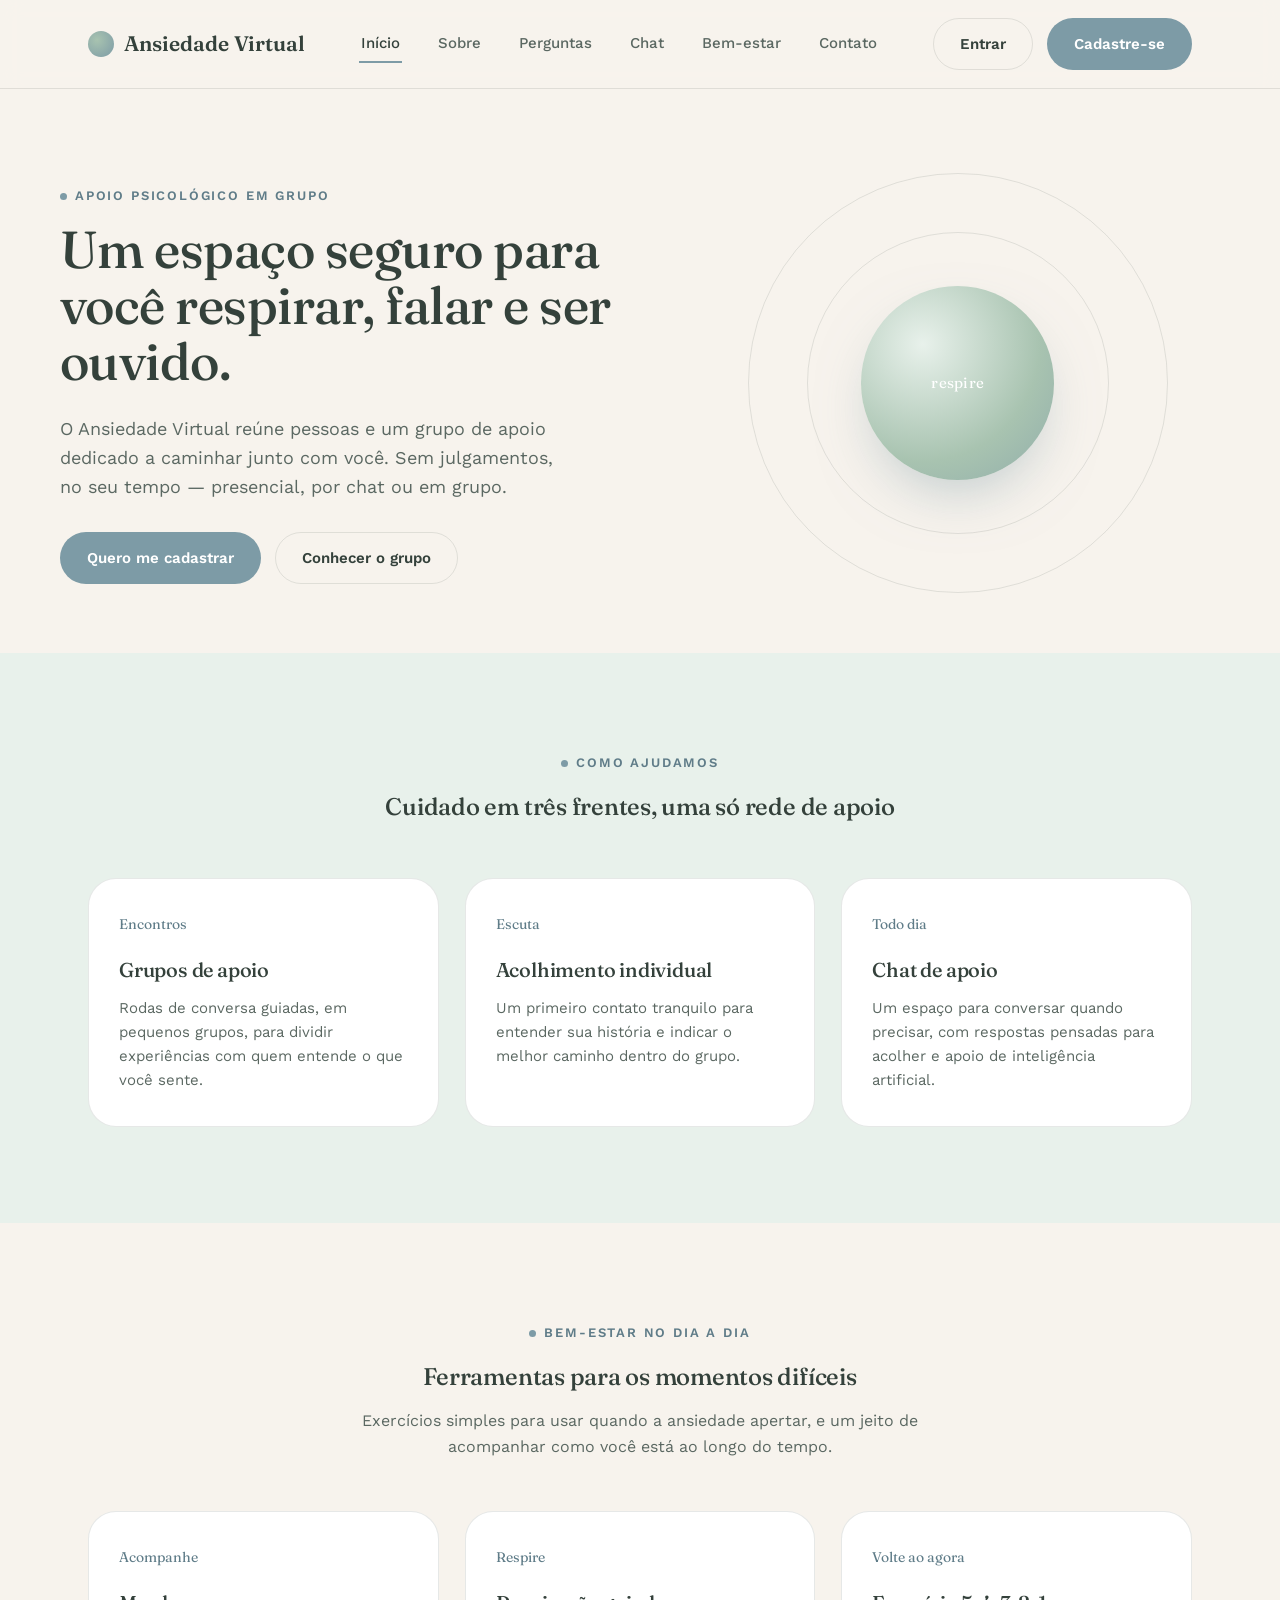
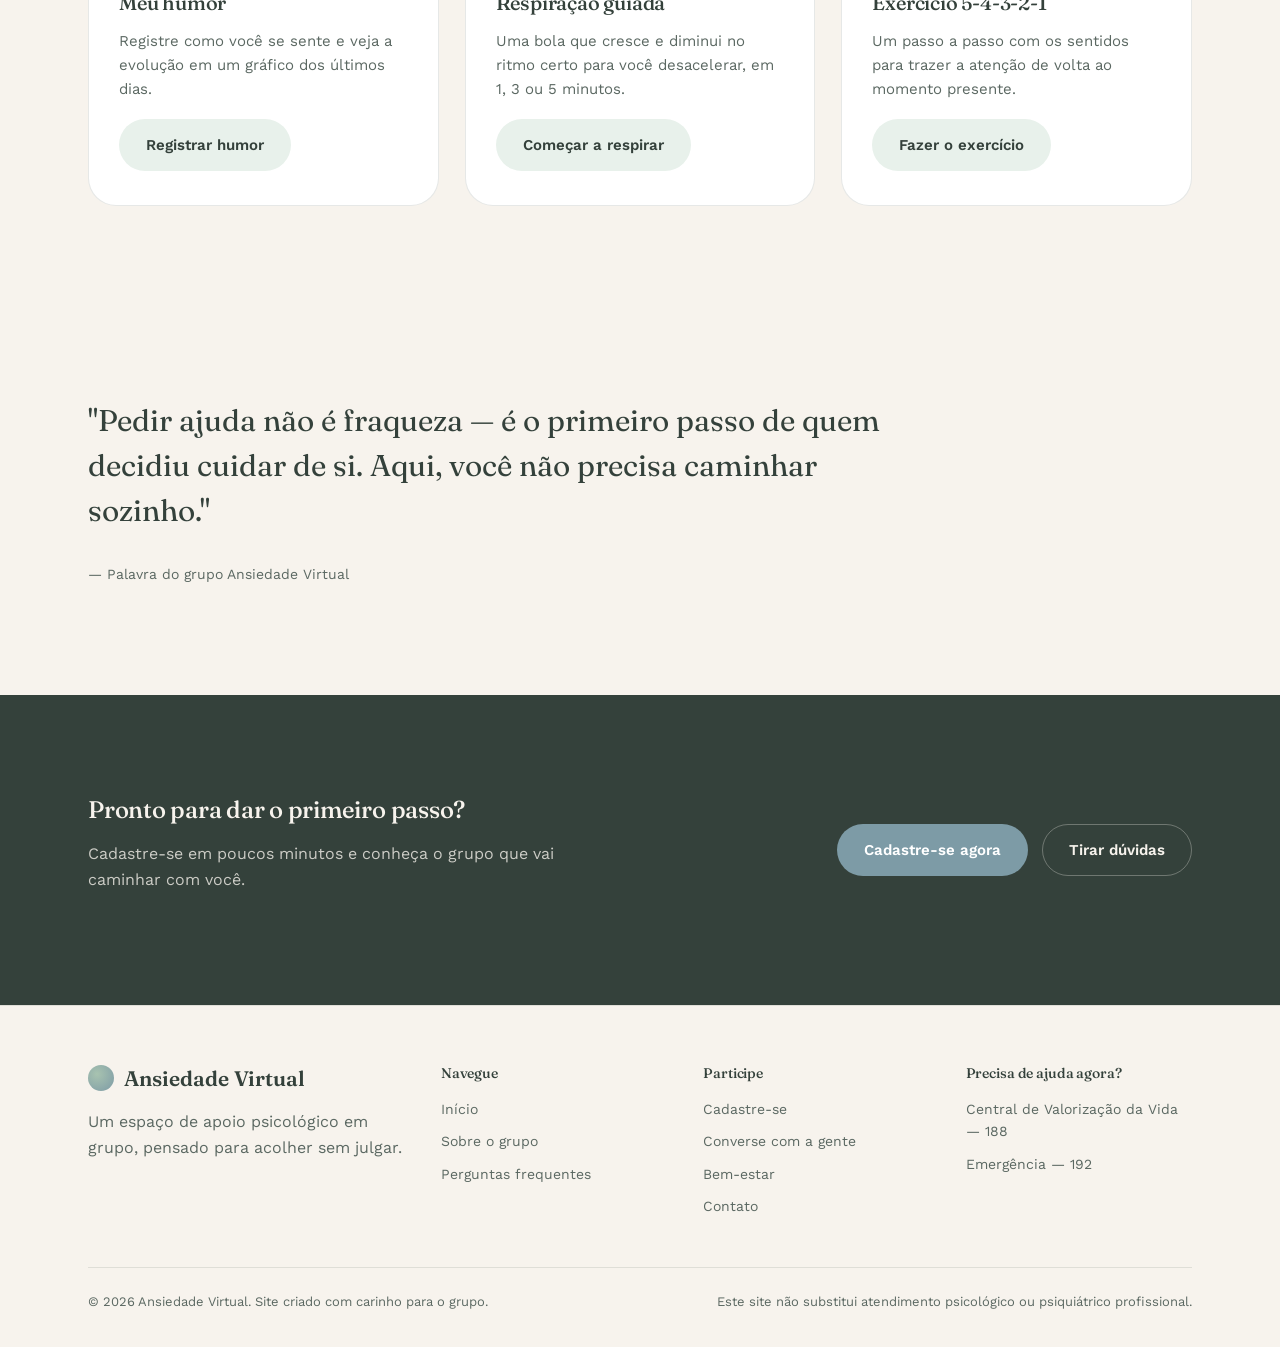
==== commit 553f63a2: "Add files via upload" ====
--- a/index.html
+++ b/index.html
@@ -21,6 +21,10 @@
       <a href="bem-estar.html">Bem-estar</a>
       <a href="contato.html">Contato</a>
     </div>
+    <div class="nav-actions">
+      <a href="cadastro.html" class="btn btn-ghost">Entrar</a>
+      <a href="cadastro.html" class="btn btn-primary">Cadastre-se</a>
+    </div>
   </nav>
 </header>
 
@@ -33,6 +37,7 @@
       <h1>Um espaço seguro para você respirar, falar e ser ouvido.</h1>
       <p class="lede">O Ansiedade Virtual reúne pessoas e um grupo de apoio dedicado a caminhar junto com você. Sem julgamentos, no seu tempo — presencial, por chat ou em grupo.</p>
       <div class="hero-actions">
+        <a href="cadastro.html" class="btn btn-primary">Quero me cadastrar</a>
         <a href="sobre.html" class="btn btn-ghost">Conhecer o grupo</a>
       </div>
     </div>
@@ -117,6 +122,7 @@
         <p>Cadastre-se em poucos minutos e conheça o grupo que vai caminhar com você.</p>
       </div>
       <div style="display:flex; gap:14px; flex-wrap:wrap;">
+        <a href="cadastro.html" class="btn btn-primary">Cadastre-se agora</a>
         <a href="perguntas.html" class="btn btn-ghost" style="border-color:rgba(247,243,237,0.3); color:var(--beige);">Tirar dúvidas</a>
       </div>
     </div>
@@ -139,6 +145,7 @@
       </div>
       <div>
         <h4>Participe</h4>
+        <a href="cadastro.html">Cadastre-se</a>
         <a href="chat.php">Converse com a gente</a>
         <a href="bem-estar.html">Bem-estar</a>
         <a href="contato.html">Contato</a>
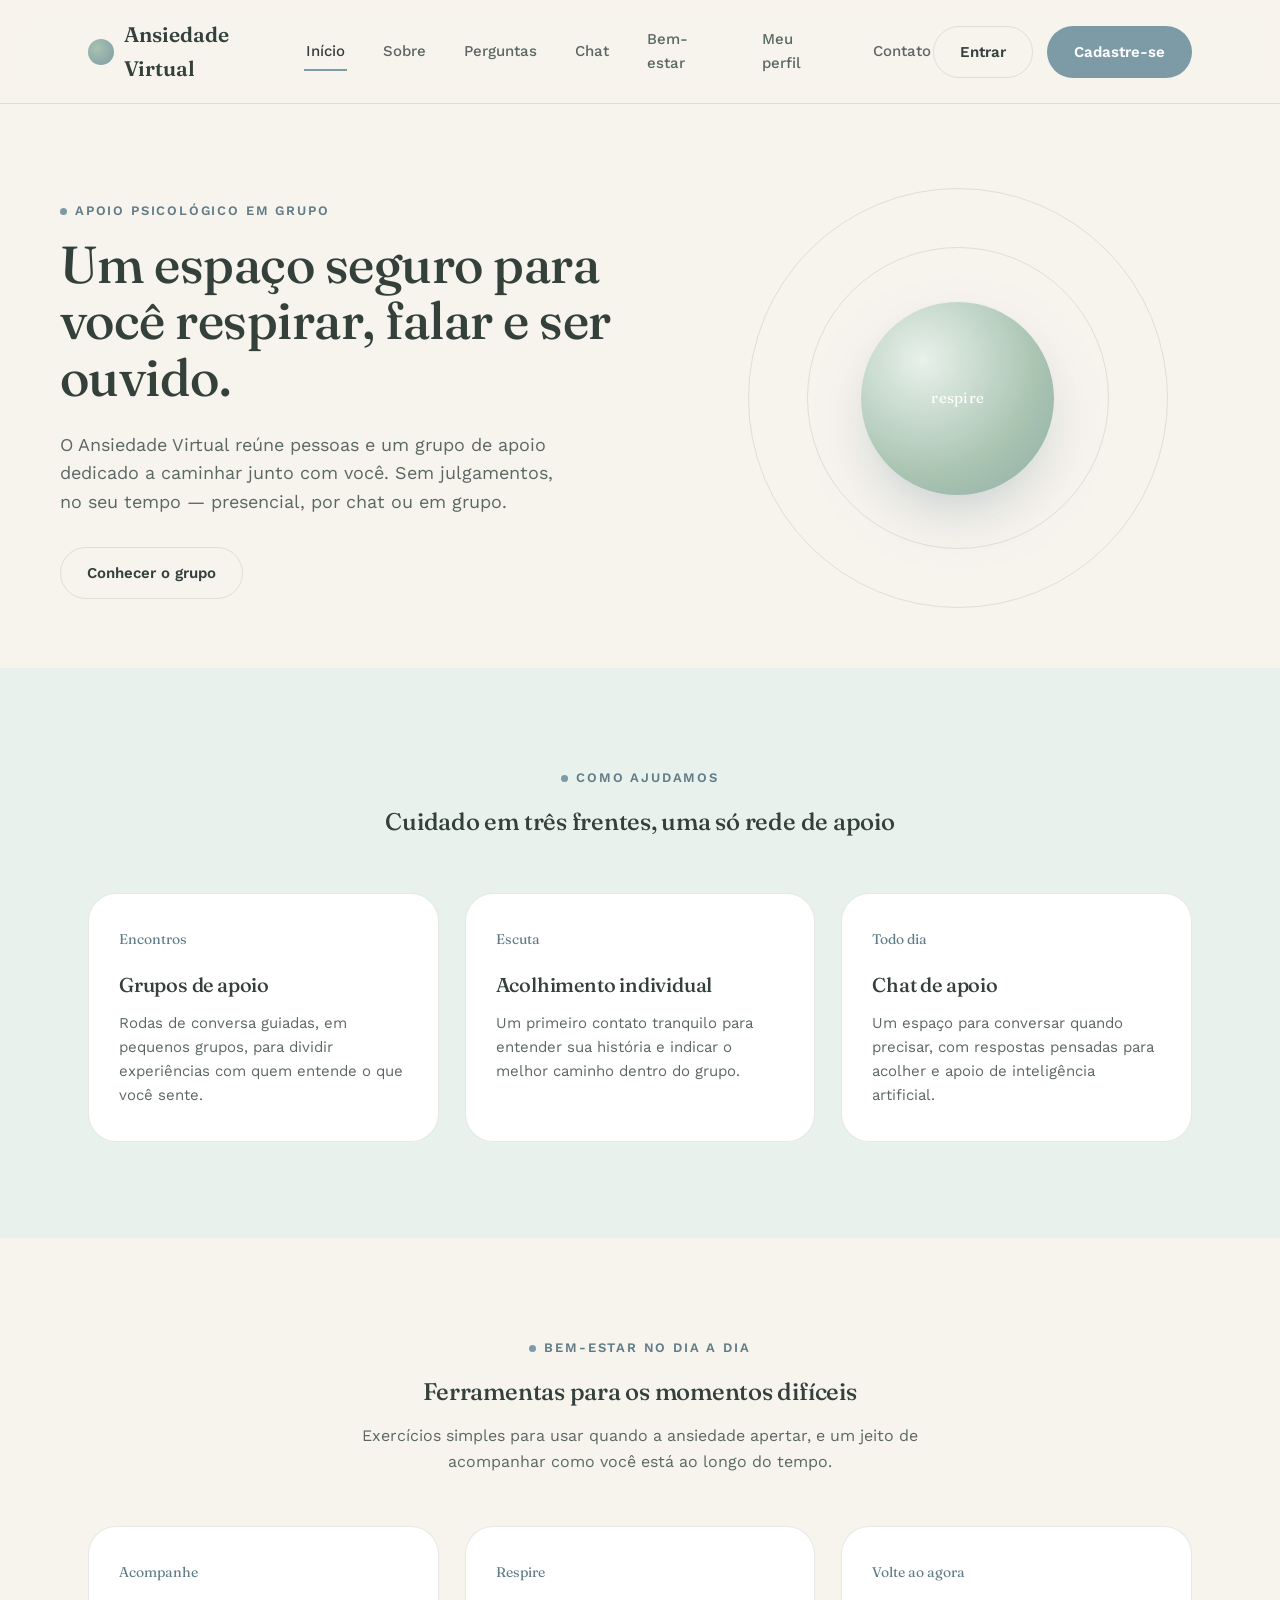
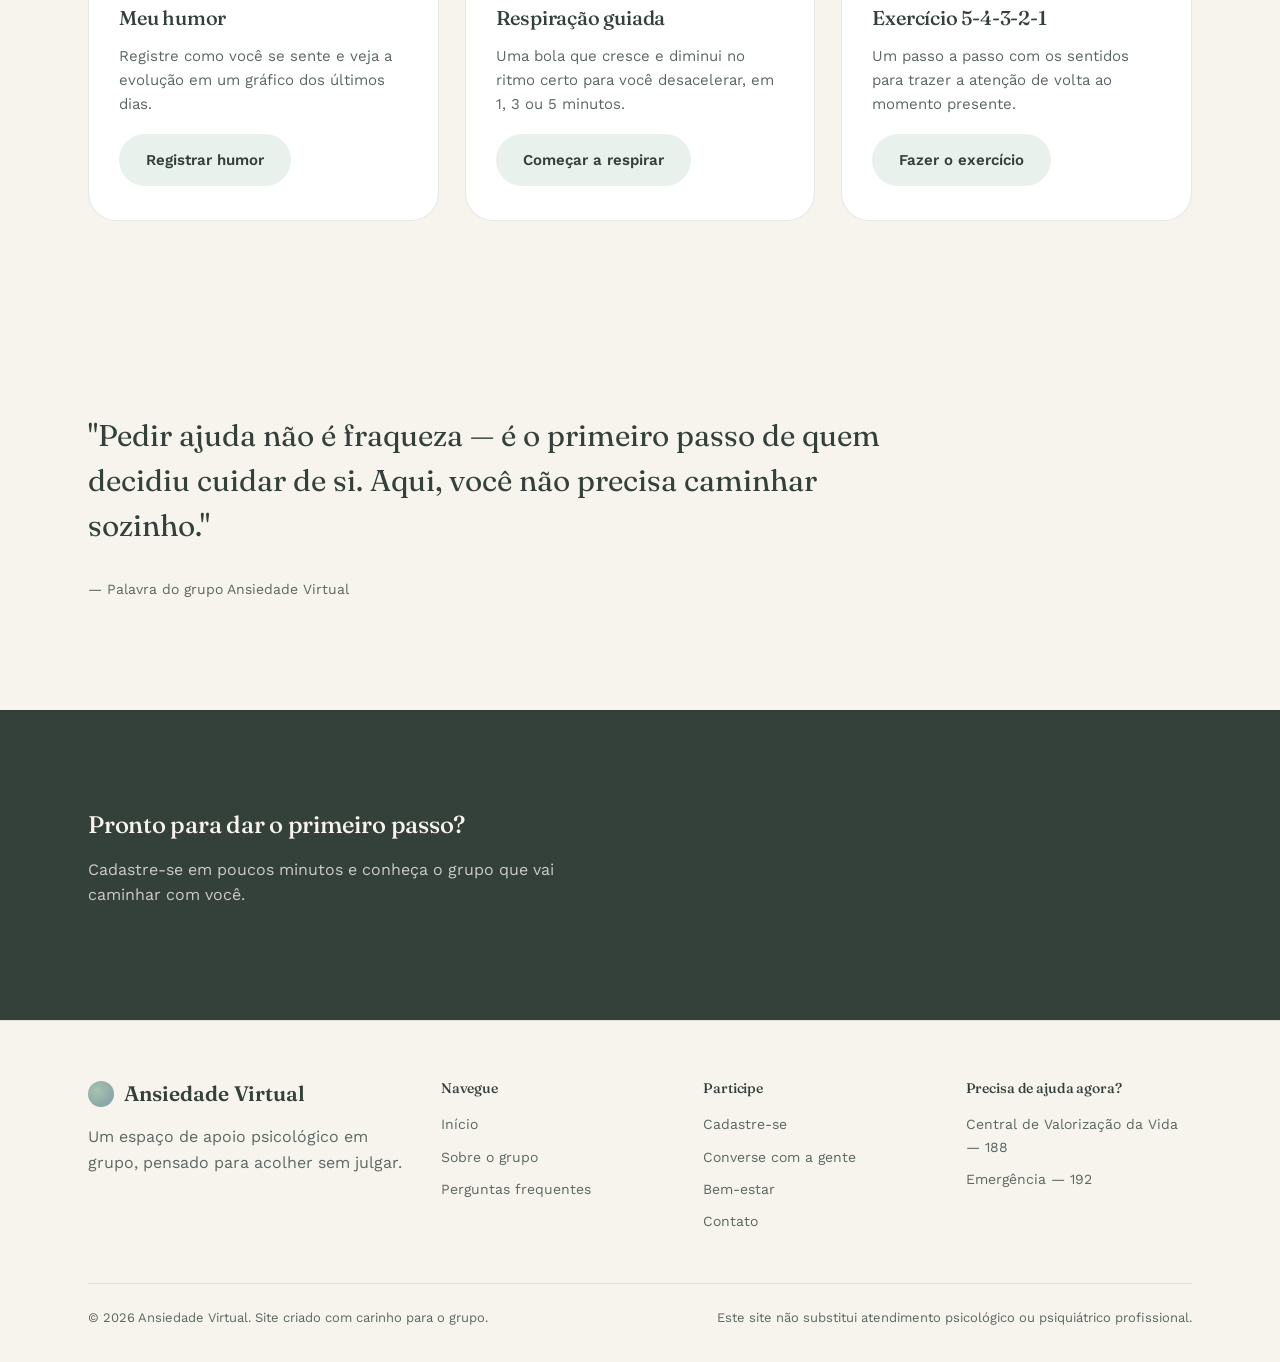
==== commit c9e60c1e: "Update index.html" ====
--- a/index.html
+++ b/index.html
@@ -19,6 +19,7 @@
       <a href="perguntas.html">Perguntas</a>
       <a href="chat.php">Chat</a>
       <a href="bem-estar.html">Bem-estar</a>
+      <a href="perfil.html">Meu perfil</a>
       <a href="contato.html">Contato</a>
     </div>
     <div class="nav-actions">
@@ -37,7 +38,6 @@
       <h1>Um espaço seguro para você respirar, falar e ser ouvido.</h1>
       <p class="lede">O Ansiedade Virtual reúne pessoas e um grupo de apoio dedicado a caminhar junto com você. Sem julgamentos, no seu tempo — presencial, por chat ou em grupo.</p>
       <div class="hero-actions">
-        <a href="cadastro.html" class="btn btn-primary">Quero me cadastrar</a>
         <a href="sobre.html" class="btn btn-ghost">Conhecer o grupo</a>
       </div>
     </div>
@@ -121,8 +121,7 @@
         <h2>Pronto para dar o primeiro passo?</h2>
         <p>Cadastre-se em poucos minutos e conheça o grupo que vai caminhar com você.</p>
       </div>
-      <div style="display:flex; gap:14px; flex-wrap:wrap;">
-        <a href="cadastro.html" class="btn btn-primary">Cadastre-se agora</a>
+      <div style="display:flex; gap:14px; flex-wrap:wrap;"
         <a href="perguntas.html" class="btn btn-ghost" style="border-color:rgba(247,243,237,0.3); color:var(--beige);">Tirar dúvidas</a>
       </div>
     </div>
